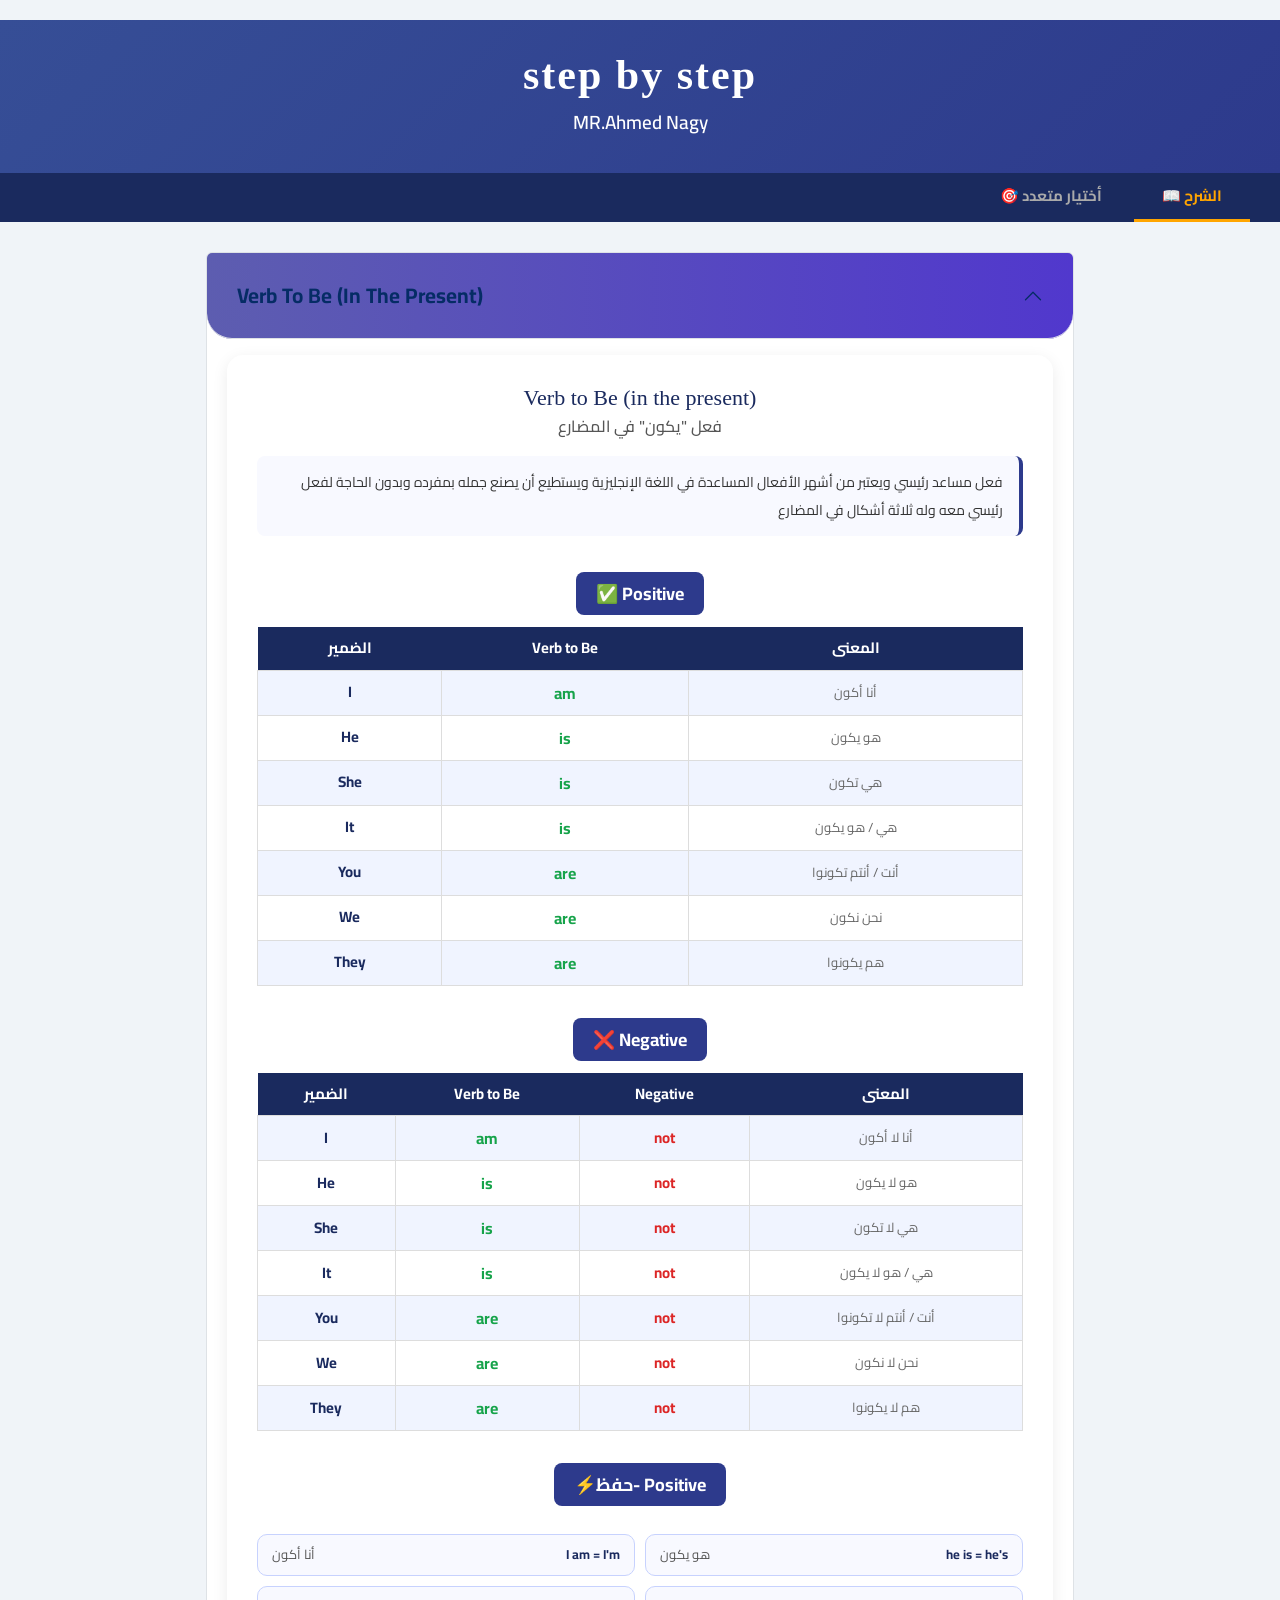
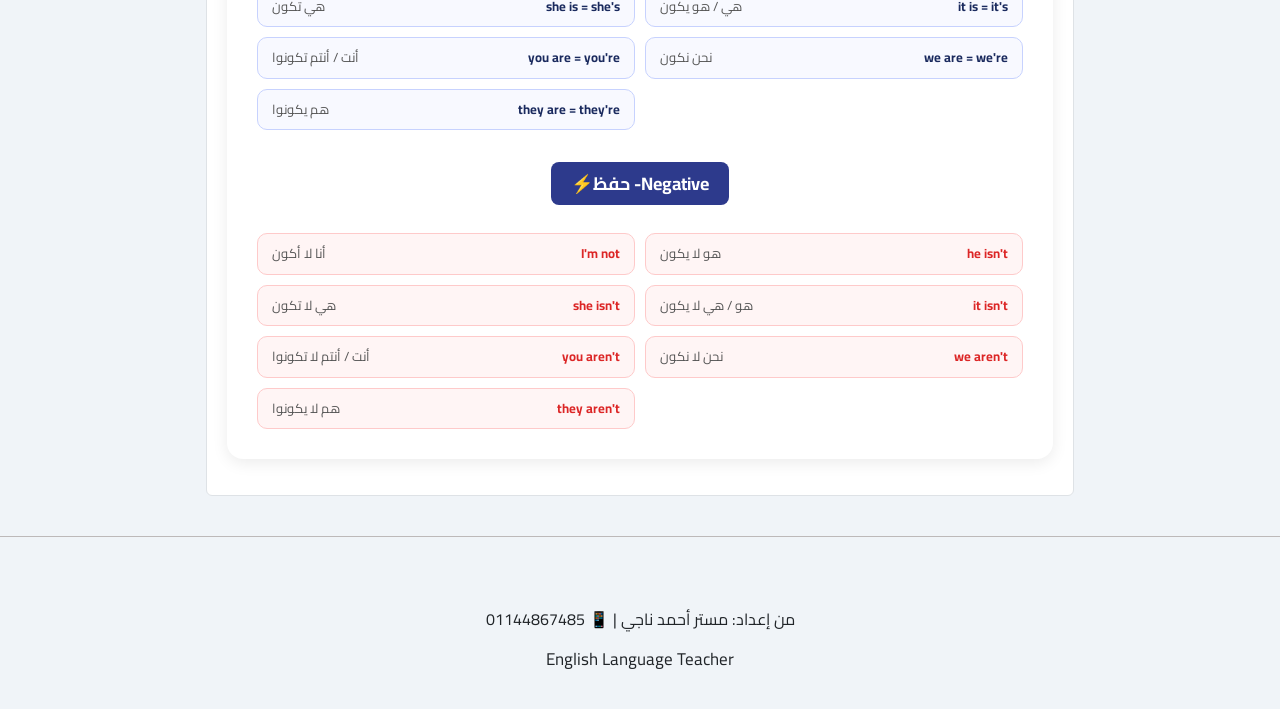
==== task.html @ 50892304 "my project" ====
<!DOCTYPE html>
<html lang="en">
<head>
    <meta charset="UTF-8">
    <meta name="viewport" content="width=device-width, initial-scale=1.0">
    <link rel="stylesheet" href="css/bootstrap.min.css">
    <link rel="stylesheet" href="css/all.min.css">
    <link rel="stylesheet" href="css/task.css">
    <title>Document</title>
</head>
<body>

<div class="header">
  <h1>step by step</h1>
  <p>MR.Ahmed Nagy</p>
</div>

<div class="tabs">
     <button class="tab-btn" onclick="switchTab('mcq', this)">🎯 أختيار متعدد</button>
  <button class="tab-btn active" onclick="switchTab('explain', this)">📖 الشرح</button>
</div>

<div class="content">
<div class="accordion " id="accordionExample">
  <div class="accordion-item">
    <h2 class="accordion-header">
      <button class="accordion-button accor" type="button" data-bs-toggle="collapse" data-bs-target="#collapseOne" aria-expanded="true" aria-controls="collapseOne">
        verb to Be (in the present)
      </button>
    </h2>
    <div id="collapseOne" class="accordion-collapse collapse show" data-bs-parent="#accordionExample">
      <div class="accordion-body">
  <div class="tab-content active" id="explain">
    <div class="explain-card">
      <h2>Verb to Be (in the present)</h2>
      <h3>فعل "يكون" في المضارع</h3>
      <div class="desc">
        فعل مساعد رئيسي ويعتبر من أشهر الأفعال المساعدة في اللغة الإنجليزية ويستطيع أن يصنع جمله بمفرده وبدون الحاجة لفعل رئيسي معه وله ثلاثة أشكال في المضارع
      </div>

      <div style="text-align:center"><span class="section-title">✅ Positive</span></div>
      <table class="verb-table">
        <tr><th>الضمير</th><th>Verb to Be</th><th>المعنى</th></tr>
        <tr><td class="pronoun">I</td><td class="verb">am</td><td class="arabic">أنا أكون</td></tr>
        <tr><td class="pronoun">He</td><td class="verb">is</td><td class="arabic">هو يكون</td></tr>
        <tr><td class="pronoun">She</td><td class="verb">is</td><td class="arabic">هي تكون</td></tr>
        <tr><td class="pronoun">It</td><td class="verb">is</td><td class="arabic">هي / هو يكون</td></tr>
        <tr><td class="pronoun">You</td><td class="verb">are</td><td class="arabic">أنت / أنتم تكونوا</td></tr>
        <tr><td class="pronoun">We</td><td class="verb">are</td><td class="arabic">نحن نكون</td></tr>
        <tr><td class="pronoun">They</td><td class="verb">are</td><td class="arabic">هم يكونوا</td></tr>
      </table>

      <div style="text-align:center"><span class="section-title">❌ Negative</span></div>
      <table class="verb-table">
        <tr><th>الضمير</th><th>Verb to Be</th><th>Negative</th><th>المعنى</th></tr>
        <tr><td class="pronoun">I</td><td class="verb">am</td><td class="neg">not</td><td class="arabic">أنا لا أكون</td></tr>
        <tr><td class="pronoun">He</td><td class="verb">is</td><td class="neg">not</td><td class="arabic">هو لا يكون</td></tr>
        <tr><td class="pronoun">She</td><td class="verb">is</td><td class="neg">not</td><td class="arabic">هي لا تكون</td></tr>
        <tr><td class="pronoun">It</td><td class="verb">is</td><td class="neg">not</td><td class="arabic">هي / هو لا يكون</td></tr>
        <tr><td class="pronoun">You</td><td class="verb">are</td><td class="neg">not</td><td class="arabic">أنت / أنتم لا تكونوا</td></tr>
        <tr><td class="pronoun">We</td><td class="verb">are</td><td class="neg">not</td><td class="arabic">نحن لا نكون</td></tr>
        <tr><td class="pronoun">They</td><td class="verb">are</td><td class="neg">not</td><td class="arabic">هم لا يكونوا</td></tr>
      </table>

      <div style="text-align:center"><span class="section-title">⚡حفظ- Positive</span></div>
      <div class="contraction-grid">
        <div class="contraction-box"><span class="arabic-part">أنا أكون</span><span class="english-part">I am = I'm</span></div>
        <div class="contraction-box"><span class="arabic-part">هو يكون</span><span class="english-part">he is = he's</span></div>
        <div class="contraction-box"><span class="arabic-part">هي تكون</span><span class="english-part">she is = she's</span></div>
        <div class="contraction-box"><span class="arabic-part">هي / هو يكون</span><span class="english-part">it is = it's</span></div>
        <div class="contraction-box"><span class="arabic-part">أنت / أنتم تكونوا</span><span class="english-part">you are = you're</span></div>
        <div class="contraction-box"><span class="arabic-part">نحن نكون</span><span class="english-part">we are = we're</span></div>
        <div class="contraction-box"><span class="arabic-part">هم يكونوا</span><span class="english-part">they are = they're</span></div>
      </div>

      <div style="text-align:center; margin-top:16px"><span class="section-title">⚡حفظ -Negative</span></div>
      <div class="contraction-grid neg">
        <div class="contraction-box"><span class="arabic-part">أنا لا أكون</span><span class="english-part">I'm not</span></div>
        <div class="contraction-box"><span class="arabic-part">هو لا يكون</span><span class="english-part">he isn't</span></div>
        <div class="contraction-box"><span class="arabic-part">هي لا تكون</span><span class="english-part">she isn't</span></div>
        <div class="contraction-box"><span class="arabic-part">هو / هي لا يكون</span><span class="english-part">it isn't</span></div>
        <div class="contraction-box"><span class="arabic-part">أنت / أنتم لا تكونوا</span><span class="english-part">you aren't</span></div>
        <div class="contraction-box"><span class="arabic-part">نحن لا نكون</span><span class="english-part">we aren't</span></div>
        <div class="contraction-box"><span class="arabic-part">هم لا يكونوا</span><span class="english-part">they aren't</span></div>
      </div>
    </div>
  </div>
      </div>
        <div class="tab-content" id="mcq">
  <div class="container my-3" id="q">
</div>
<div class="container">
    <div class="card ps-3 " id="correct">
            <button class="action-btn" id="submitBtn">
    تصحيح الإجابات</button>
    <h3 class="d-none" id="h3">correct: <span id="count">0</span> <span id="total"></span></h3>
</div>
</div>
</div>
    </div>

  </div>
</div>
</div>
<div class="footer">
    <p>من إعداد: مستر أحمد ناجي | 📱 01144867485</p>
    <p style="text-transform: capitalize; font-size: 17px;">english language teacher</p>
</div>
    <script src="js/bootstrap.bundle.min.js"></script>
    <script src="js/task.js"></script>
</body>
</html>
---- css/task.css ----
@import url('https://fonts.googleapis.com/css2?family=Cairo:wght@400;600;700;900&display=swap');

* {
  margin: 0;
  padding: 0;
  box-sizing: border-box;
}

body {
  font-family: 'Cairo', sans-serif;
  background: #f0f4f8;
  min-height: 100vh;
  padding: 20px 0;
}

/* ===== Header ===== */
.header {
  background: linear-gradient(135deg, #364e96, #2d3a8c);
  padding: 30px 20px 20px;
  text-align: center;
}
.header h1 { color: white; font-size: 42px; font-weight: 900; letter-spacing: 2px; font-family: Georgia, serif; }
.header p { color: white; font-size: 19px; margin-top: 6px; font-weight: 600; }

/* ===== Tabs ===== */
.tabs { display: flex; justify-content: flex-end; background: #1a2a5e; padding: 0 30px; gap: 4px; }
.tab-btn { padding: 12px 28px; border: none; background: transparent; color: #aaa; font-family: 'Cairo', sans-serif; font-size: 15px; font-weight: bold; cursor: pointer; border-bottom: 3px solid transparent; transition: all 0.2s; }
.tab-btn.active { color: orange; border-bottom: 3px solid orange; }
.tab-btn:hover { color: white; }

.content { max-width: 900px; margin: 30px auto; padding: 0 16px; }
.tab-content { display: none; }
.tab-content.active { display: block; }

/* ===== شرح verb to be ===== */
.explain-card { background: white; border-radius: 16px; padding: 30px; margin-bottom: 20px; box-shadow: 0 4px 16px rgba(0,0,0,0.08); }
.explain-card h2 { text-align: center; font-size: 22px; color: #1a2a5e; margin-bottom: 6px; font-family: Georgia, serif; }
.explain-card h3 { text-align: center; font-size: 16px; color: #555; margin-bottom: 20px; }
.explain-card .desc { background: #f8f9ff; border-right: 4px solid #2d3a8c; padding: 12px 16px; border-radius: 8px; font-size: 14px; color: #333; line-height: 2; margin-bottom: 20px; text-align: right; }

.section-title { text-align: center; font-size: 18px; font-weight: bold; color: white; background: #2d3a8c; padding: 8px 20px; border-radius: 8px; margin: 16px 0 12px; display: inline-block; }

.verb-table { width: 100%; border-collapse: collapse; margin-bottom: 16px; font-size: 15px; }
.verb-table th { background: #1a2a5e; color: white; padding: 10px; text-align: center; font-weight: bold; }
.verb-table td { padding: 10px 14px; text-align: center; border: 1px solid #ddd; }
.verb-table tr:nth-child(even) td { background: #f0f4ff; }
.verb-table .pronoun { font-weight: bold; color: #1a2a5e; }
.verb-table .verb { color: #16a34a; font-weight: bold; font-size: 16px; }
.verb-table .neg { color: #dc2626; font-weight: bold; }
.verb-table .arabic { color: #666; font-size: 13px; }

.contraction-grid { display: grid; grid-template-columns: 1fr 1fr; gap: 10px; margin-top: 16px; }
.contraction-box { background: #f8f9ff; border: 1px solid #c7d2fe; border-radius: 10px; padding: 10px 14px; display: flex; justify-content: space-between; align-items: center; font-size: 13px; }
.contraction-box .arabic-part { color: #555; }
.contraction-box .english-part { color: #1a2a5e; font-weight: bold; direction: ltr; }
.contraction-grid.neg .contraction-box { background: #fff5f5; border-color: #fecaca; }
.contraction-grid.neg .contraction-box .english-part { color: #dc2626; }

/* ===== MCQ quiz ===== */
#q { max-width: 700px; margin: 0 auto; }

.card {
  background: white;
  border-radius: 16px;
  padding: 30px;
  margin-bottom: 18px;
  box-shadow: 0 4px 16px rgba(0,0,0,0.08);
  border: 2px solid #e5e7eb;
  transition: border-color 0.3s;
}

.card .text {
  font-size: 18px;
  font-weight: bold;
  color: #1a2a5e;
  margin-bottom: 16px;
  direction: ltr;
  text-align: left;
  word-spacing: 1px;
  letter-spacing: 1px;
}

.card .text span {
  color: #2d3a8c;
  font-weight: 900;
  margin-left: 4px;
}

.card .btn {
  font-family: 'Cairo', sans-serif;
  font-weight: bold;
  padding: 8px 30px;
  border-radius: 8px;
  transition: all 0.2s;
}

.btn-outline-secondary {
  border: 2px solid #d1d5db;
  color: #374151;
  background: #fafafa;
}
.btn-outline-secondary:hover {
  border-color: #2d3a8c;
  background: #eef2ff;
  color: #1a2a5e;
}

.btn-success {
  background: #22c55e !important;
  border-color: #22c55e !important;
  color: white !important;
}

.btn-danger {
  background: #ef4444 !important;
  border-color: #ef4444 !important;
  color: white !important;
}

.btn:disabled {
  opacity: 0.85;
  cursor: not-allowed;
}

/* رسالة الصح / الغلط */
[id^="valid-"] {
  margin-top: 12px;
  font-size: 14px;
  font-weight: bold;
  padding: 8px 12px;
  border-radius: 8px;
  direction: ltr;
  text-align: left;
}
.valid-feedback {
  color: #16a34a !important;
  background: #f0fdf4;
  border: 1px solid #bbf7d0;
  display: block !important;
}
.invalid-feedback {
  color: #dc2626 !important;
  background: #fef2f2;
  border: 1px solid #fecaca;
  display: block !important;
}

/* النتيجة */
.container .card.ps-3 {
  color: #1a2a5e;
  border-radius: 12px;
  text-align: center;
  padding: 20px;
  box-shadow: 0 4px 16px rgba(0,0,0,0.1);
}
.container .card.ps-3 h3 { font-size: 20px; font-weight: 900; }
.container .card.ps-3 #count { color: #f0c040; font-size: 24px; }

.action-btn {
  width: 100%;
  padding: 14px;
  border: none;
  border-radius: 10px;
  font-family: 'Cairo', sans-serif;
  font-size: 16px;
  font-weight: bold;
  cursor: pointer;
  margin-top: 10px;
  transition: all 0.2s;
}
#submitBtn { background: #1a2a5e; color: white; }
#submitBtn:disabled { background: #9ca3af; cursor: not-allowed; }
#submitBtn:not(:disabled):hover { background: #2d3a8c; }

/* ===== Accordion ===== */
.accor {
  background-image: linear-gradient(to right, rgb(93, 93, 176), rgb(81, 56, 205));
  color: white;
  font-size: 21px;
  font-weight: 700;
  text-transform: capitalize;
  padding: 30px;
  border-radius: 25px;
}

/* ===== Footer ===== */
.footer {
  text-align: center;
  border-top: 1px solid rgb(189, 185, 185);
  padding-top: 70px;
  margin-top: 40px;
}
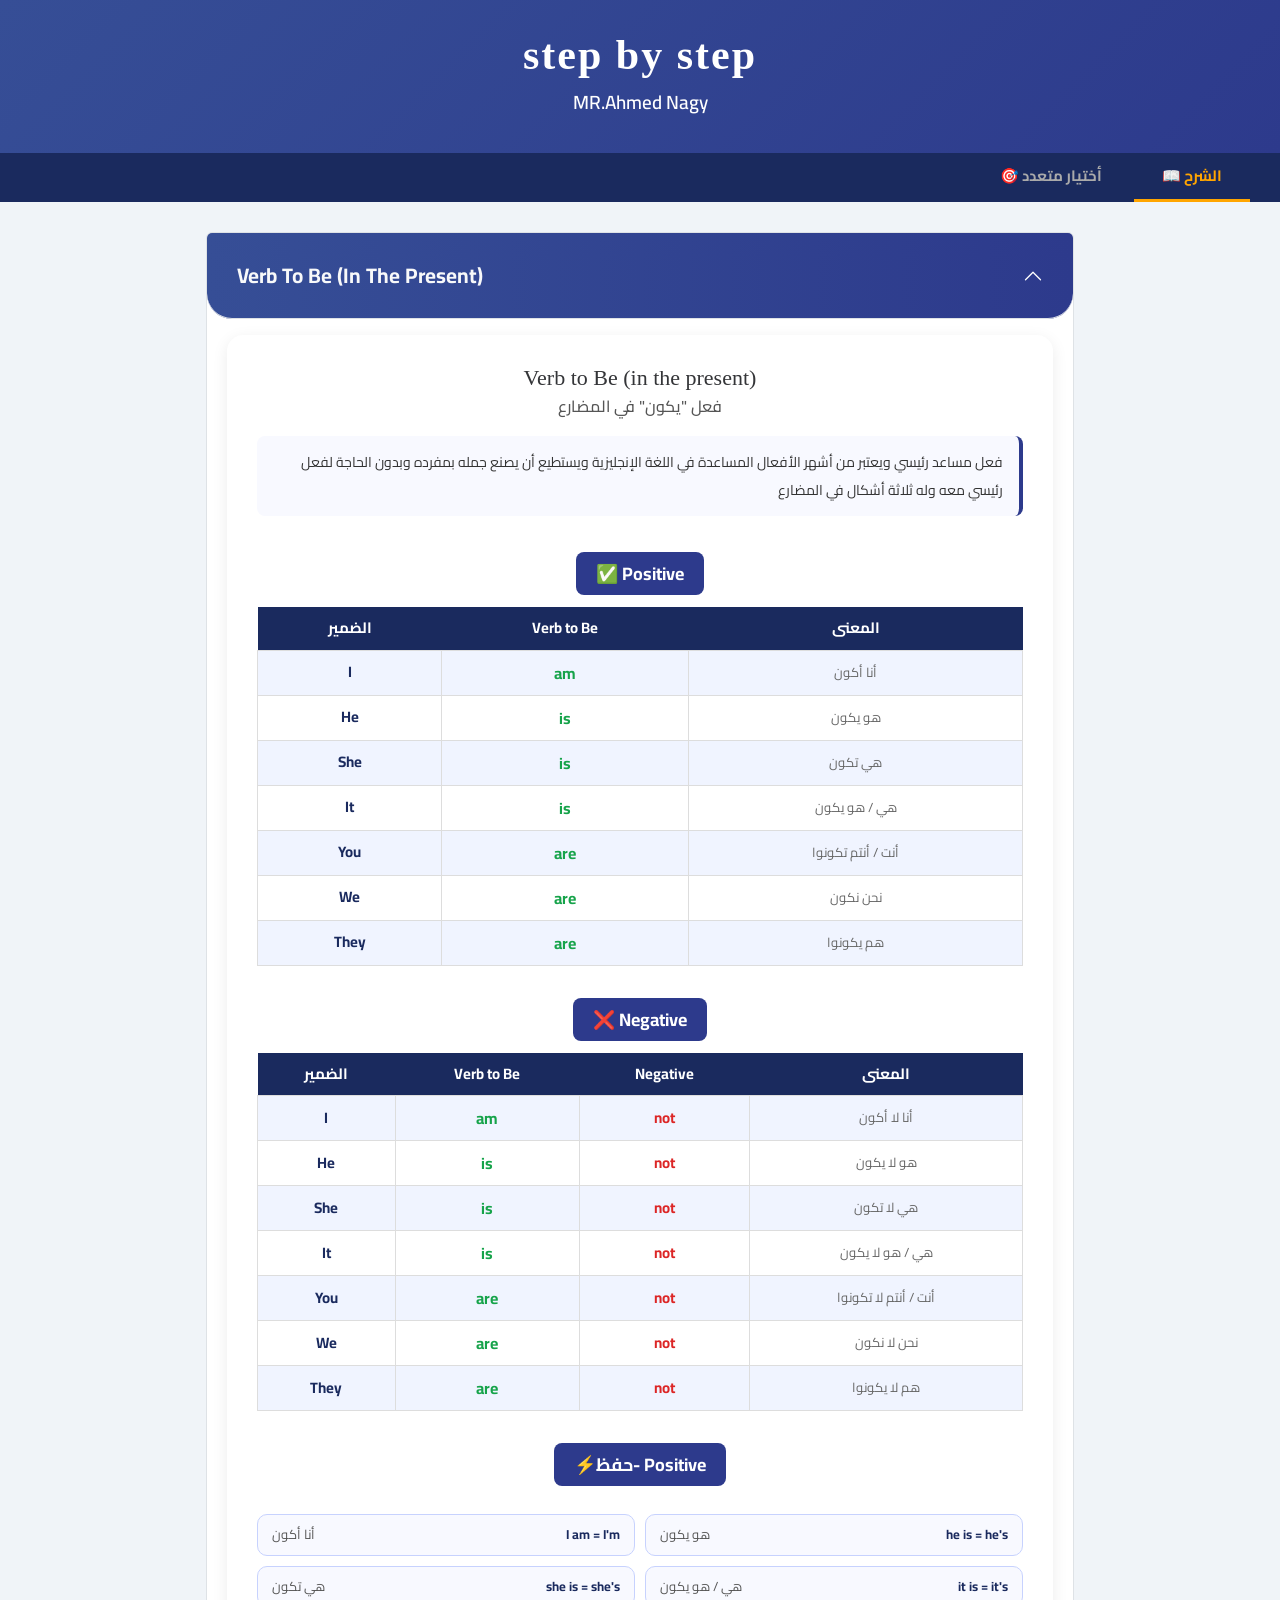
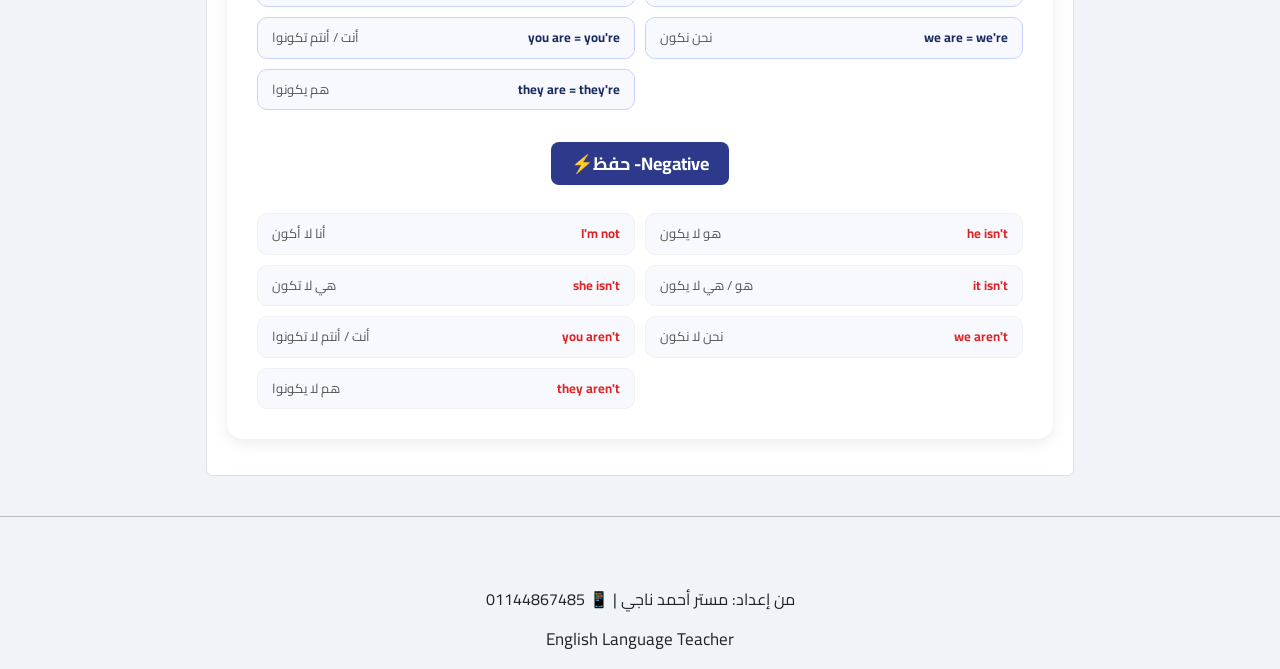
==== commit 34636060: "change in the css and js" ====
--- a/task.html
+++ b/task.html
@@ -24,7 +24,7 @@
 <div class="accordion " id="accordionExample">
   <div class="accordion-item">
     <h2 class="accordion-header">
-      <button class="accordion-button accor" type="button" data-bs-toggle="collapse" data-bs-target="#collapseOne" aria-expanded="true" aria-controls="collapseOne">
+      <button class="accordion-button accor text-light" type="button" data-bs-toggle="collapse" data-bs-target="#collapseOne" aria-expanded="true" aria-controls="collapseOne">
         verb to Be (in the present)
       </button>
     </h2>
--- a/css/task.css
+++ b/css/task.css
@@ -10,7 +10,7 @@
   font-family: 'Cairo', sans-serif;
   background: #f0f4f8;
   min-height: 100vh;
-  padding: 20px 0;
+  padding: 0px;
 }
 
 /* ===== Header ===== */
@@ -34,7 +34,7 @@
 
 /* ===== شرح verb to be ===== */
 .explain-card { background: white; border-radius: 16px; padding: 30px; margin-bottom: 20px; box-shadow: 0 4px 16px rgba(0,0,0,0.08); }
-.explain-card h2 { text-align: center; font-size: 22px; color: #1a2a5e; margin-bottom: 6px; font-family: Georgia, serif; }
+.explain-card h2 { text-align: center; font-size: 22px; color: #343538; margin-bottom: 6px; font-family: Georgia, serif; }
 .explain-card h3 { text-align: center; font-size: 16px; color: #555; margin-bottom: 20px; }
 .explain-card .desc { background: #f8f9ff; border-right: 4px solid #2d3a8c; padding: 12px 16px; border-radius: 8px; font-size: 14px; color: #333; line-height: 2; margin-bottom: 20px; text-align: right; }
 
@@ -53,7 +53,7 @@
 .contraction-box { background: #f8f9ff; border: 1px solid #c7d2fe; border-radius: 10px; padding: 10px 14px; display: flex; justify-content: space-between; align-items: center; font-size: 13px; }
 .contraction-box .arabic-part { color: #555; }
 .contraction-box .english-part { color: #1a2a5e; font-weight: bold; direction: ltr; }
-.contraction-grid.neg .contraction-box { background: #fff5f5; border-color: #fecaca; }
+.contraction-grid.neg .contraction-box { background: #f8f9ff; border-color: #f2f0f0; }
 .contraction-grid.neg .contraction-box .english-part { color: #dc2626; }
 
 /* ===== MCQ quiz ===== */
@@ -140,8 +140,8 @@
 }
 .invalid-feedback {
   color: #dc2626 !important;
-  background: #fef2f2;
-  border: 1px solid #fecaca;
+  background: #f5f5f5;
+  border: 1px solid #d1d5db;
   display: block !important;
 }
 
@@ -154,7 +154,7 @@
   box-shadow: 0 4px 16px rgba(0,0,0,0.1);
 }
 .container .card.ps-3 h3 { font-size: 20px; font-weight: 900; }
-.container .card.ps-3 #count { color: #f0c040; font-size: 24px; }
+.container .card.ps-3 #count { color: #16a34a; font-size: 24px; }
 
 .action-btn {
   width: 100%;
@@ -174,7 +174,7 @@
 
 /* ===== Accordion ===== */
 .accor {
-  background-image: linear-gradient(to right, rgb(93, 93, 176), rgb(81, 56, 205));
+  background-image: linear-gradient(to right, #364e96, #2d3a8c);
   color: white;
   font-size: 21px;
   font-weight: 700;
@@ -182,11 +182,81 @@
   padding: 30px;
   border-radius: 25px;
 }
-
+.accordion-button::after{
+  filter: brightness(0) saturate(100%) invert(1);
+}
 /* ===== Footer ===== */
 .footer {
   text-align: center;
   border-top: 1px solid rgb(189, 185, 185);
   padding-top: 70px;
   margin-top: 40px;
+}
+/* تابلت */
+@media (max-width: 768px) {
+  .header { padding: 22px 14px 16px; }
+  .header h1 { font-size: 30px; letter-spacing: 1px; }
+  .header p { font-size: 15px; }
+ 
+  .tabs { padding: 0 12px;   }
+  .tab-btn { padding: 10px 16px; font-size: 13px; }
+ 
+  .content { margin: 18px auto; padding: 0 10px; }
+ 
+  .explain-card { padding: 18px 14px; border-radius: 12px; }
+  .explain-card h2 { font-size: 19px; }
+  .explain-card h3 { font-size: 14px; }
+  .explain-card .desc { font-size: 13px; line-height: 1.8; padding: 10px 12px; }
+ 
+  .section-title { font-size: 15px; padding: 7px 14px; }
+ 
+  .verb-table { font-size: 12.5px; }
+  .verb-table th { padding: 7px 4px; font-size: 12px; }
+  .verb-table td { padding: 7px 6px; }
+  .verb-table .verb { font-size: 14px; }
+  .verb-table .arabic { font-size: 11px; }
+ 
+  .contraction-box { padding: 8px 10px; font-size: 12px; }
+ 
+  .card { padding: 18px 14px; border-radius: 12px; }
+  .card .text { font-size: 15px; }
+ 
+  .card .btn { padding: 8px 18px; font-size: 13px; }
+ 
+  .accor { padding: 18px; font-size: 16px; border-radius: 16px; }
+ 
+  .footer { padding-top: 40px; margin-top: 24px; }
+}
+ 
+/* موبايل */
+@media (max-width: 480px) {
+  .header h1 { font-size: 24px; }
+  .header p { font-size: 13px; }
+ 
+  .tab-btn { padding: 9px 10px; font-size: 12px; }
+ 
+  .explain-card h2 { font-size: 16px; }
+  .explain-card h3 { font-size: 12px; }
+  .explain-card .desc { font-size: 12px; }
+ 
+  /* الجدول: نخليه scrollable افقيًا بدل ما ينضغط ويبوظ */
+  .verb-table { display: block; overflow-x: auto; white-space: nowrap; margin-left: 10px; }
+  .verb-table th, .verb-table td { font-size: 11px; padding: 6px 12px; }
+ 
+  /* التقسيمات (contractions) عمود واحد بدل عمودين */
+  .contraction-grid { grid-template-columns: 1fr; gap: 8px; }
+  .contraction-box { flex-wrap: wrap; }
+  .contraction-box .arabic-part,
+  .contraction-box .english-part { font-size: 12px; }
+ 
+  .card { padding: 14px 12px; }
+  .card .text { font-size: 13.5px; letter-spacing: 0; word-spacing: 0; }
+  .card .btn { width: 100%; margin-bottom: 8px; padding: 10px; font-size: 13px; }
+ 
+  .container .card.ps-3 h3 { font-size: 16px; }
+  .container .card.ps-3 #count { font-size: 20px; }
+ 
+  .action-btn { font-size: 14px; padding: 12px; }
+ 
+  .accor { padding: 14px; font-size: 14px; border-radius: 12px; }
 }
